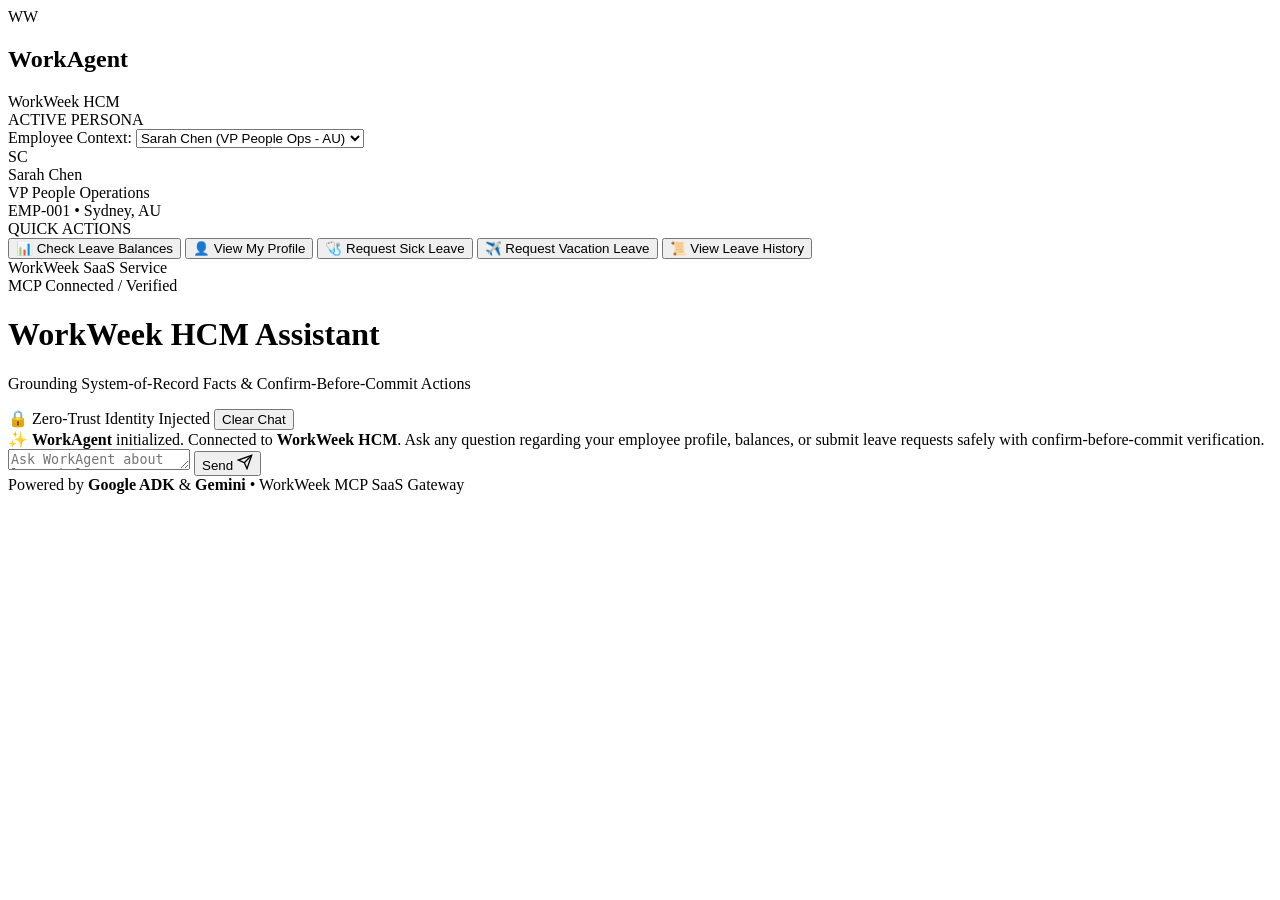
==== work-agent/static/index.html @ 8a27a38f "feat(work-agent): implement WorkWeek HCM Agent with Google ADK, MCP client, confirm-before-commit pr" ====
<!DOCTYPE html>
<html lang="en">
<head>
  <meta charset="UTF-8">
  <meta name="viewport" content="width=device-width, initial-scale=1.0">
  <title>WorkAgent — WorkWeek HCM Assistant</title>
  <link rel="preconnect" href="https://fonts.googleapis.com">
  <link rel="preconnect" href="https://fonts.gstatic.com" crossorigin>
  <link href="https://fonts.googleapis.com/css2?family=Google+Sans:wght@400;500;600;700&family=Roboto+Mono:wght@400;500&family=Roboto:wght@400;500;700&display=swap" rel="stylesheet">
  <link rel="stylesheet" href="/static/styles.css">
</head>
<body>
  <div class="app-container">
    <!-- Sidebar -->
    <aside class="sidebar">
      <div class="brand">
        <div class="brand-logo">WW</div>
        <div class="brand-info">
          <h2>WorkAgent</h2>
          <span class="badge badge-primary">WorkWeek HCM</span>
        </div>
      </div>

      <div class="section-title">ACTIVE PERSONA</div>
      <div class="persona-selector">
        <label for="personaSelect">Employee Context:</label>
        <select id="personaSelect">
          <option value="EMP-001" selected>Sarah Chen (VP People Ops - AU)</option>
          <option value="EMP-002">Alex Rivera (IT Director - UK)</option>
          <option value="EMP-003">Jordan Lee (Senior PM - US)</option>
        </select>
      </div>

      <div class="employee-card" id="employeeCard">
        <div class="emp-avatar" id="empAvatar">SC</div>
        <div class="emp-details">
          <div class="emp-name" id="empName">Sarah Chen</div>
          <div class="emp-title" id="empTitle">VP People Operations</div>
          <div class="emp-id" id="empIdBadge">EMP-001 &bull; Sydney, AU</div>
        </div>
      </div>

      <div class="section-title">QUICK ACTIONS</div>
      <div class="quick-actions">
        <button class="action-btn" onclick="sendQuickPrompt('What are my current leave balances in WorkWeek?')">
          <span>📊</span> Check Leave Balances
        </button>
        <button class="action-btn" onclick="sendQuickPrompt('Show me my complete employee profile and contact information.')">
          <span>👤</span> View My Profile
        </button>
        <button class="action-btn" onclick="sendQuickPrompt('I would like to book 3 days of sick leave starting 2026-09-01 to 2026-09-03 for medical recovery.')">
          <span>🩺</span> Request Sick Leave
        </button>
        <button class="action-btn" onclick="sendQuickPrompt('I need to take 5 days of vacation leave from 2026-10-12 to 2026-10-16 for family holiday.')">
          <span>✈️</span> Request Vacation Leave
        </button>
        <button class="action-btn" onclick="sendQuickPrompt('Please check the status of my previous leave requests.')">
          <span>📜</span> View Leave History
        </button>
      </div>

      <div class="service-status">
        <div class="status-indicator online"></div>
        <div class="status-text">
          <div class="status-title">WorkWeek SaaS Service</div>
          <div class="status-sub" id="serviceStatusLabel">MCP Connected / Verified</div>
        </div>
      </div>
    </aside>

    <!-- Main Chat Workspace -->
    <main class="chat-workspace">
      <!-- Header -->
      <header class="chat-header">
        <div class="header-left">
          <h1>WorkWeek HCM Assistant</h1>
          <p class="subtitle">Grounding System-of-Record Facts &amp; Confirm-Before-Commit Actions</p>
        </div>
        <div class="header-right">
          <span class="security-chip">
            <span class="icon">🔒</span> Zero-Trust Identity Injected
          </span>
          <button class="btn btn-secondary btn-sm" onclick="clearChat()">Clear Chat</button>
        </div>
      </header>

      <!-- Message Stream -->
      <div class="chat-stream" id="chatStream">
        <div class="message-row system">
          <div class="system-bubble">
            ✨ <strong>WorkAgent</strong> initialized. Connected to <strong>WorkWeek HCM</strong>. Ask any question regarding your employee profile, balances, or submit leave requests safely with confirm-before-commit verification.
          </div>
        </div>
      </div>

      <!-- Input Composer -->
      <footer class="chat-composer-area">
        <form class="composer-form" id="chatForm" onsubmit="handleFormSubmit(event)">
          <textarea
            id="messageInput"
            rows="1"
            placeholder="Ask WorkAgent about leave balances, profiles, or request time off..."
            onkeydown="handleKeyDown(event)"
          ></textarea>
          <button type="submit" class="btn btn-primary send-btn" id="sendBtn">
            <span>Send</span>
            <svg width="16" height="16" viewBox="0 0 24 24" fill="none" stroke="currentColor" stroke-width="2">
              <line x1="22" y1="2" x2="11" y2="13"></line>
              <polygon points="22 2 15 22 11 13 2 9 22 2"></polygon>
            </svg>
          </button>
        </form>
        <div class="composer-footnote">
          Powered by <strong>Google ADK</strong> &amp; <strong>Gemini</strong> &bull; WorkWeek MCP SaaS Gateway
        </div>
      </footer>
    </main>
  </div>

  <script src="/static/app.js"></script>
</body>
</html>
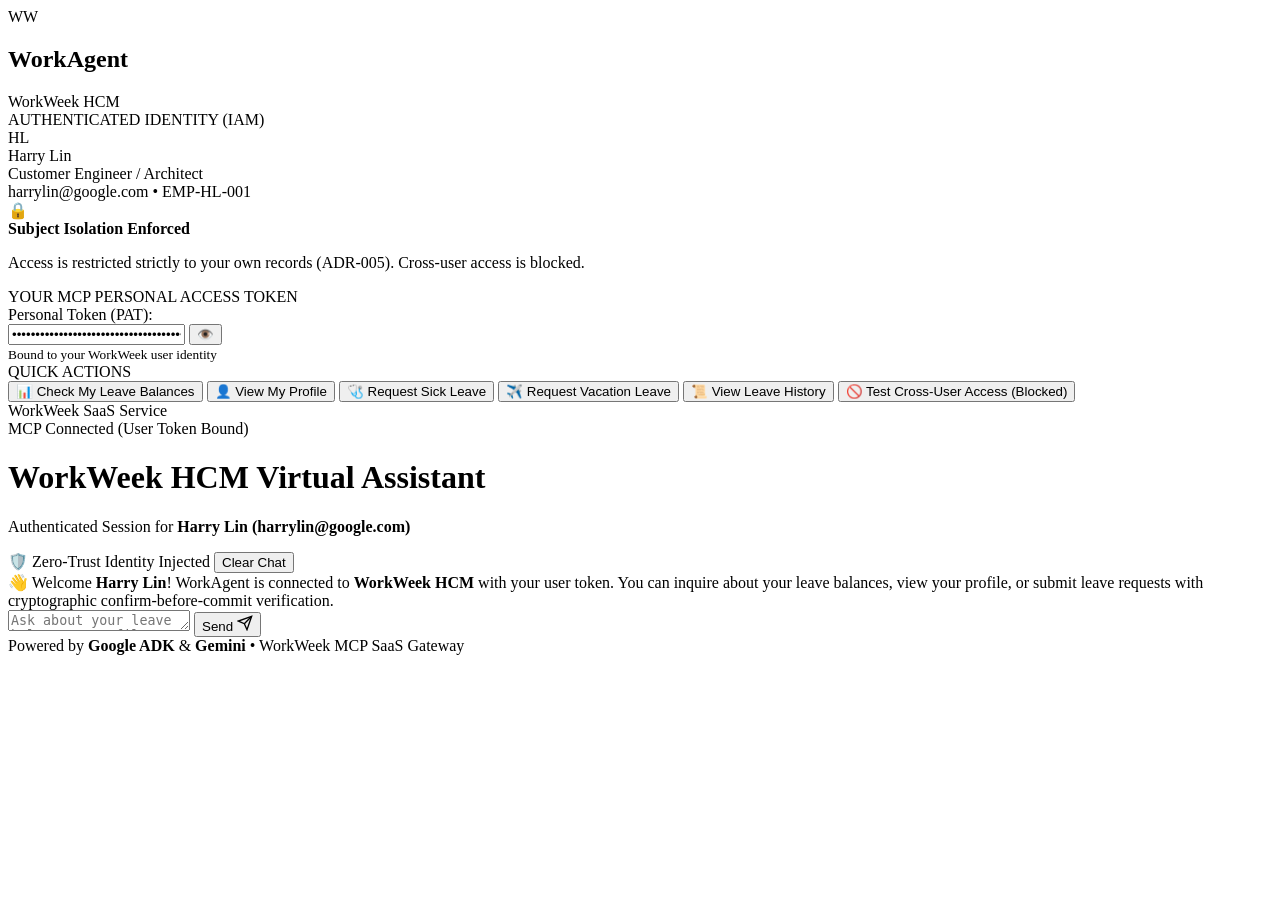
==== commit 9f39d06a: "feat(security): enforce Harry Lin authenticated identity, user MCP PAT token configuration, and stri" ====
--- a/work-agent/static/index.html
+++ b/work-agent/static/index.html
@@ -21,41 +21,61 @@
         </div>
       </div>
 
-      <div class="section-title">ACTIVE PERSONA</div>
-      <div class="persona-selector">
-        <label for="personaSelect">Employee Context:</label>
-        <select id="personaSelect">
-          <option value="EMP-001" selected>Sarah Chen (VP People Ops - AU)</option>
-          <option value="EMP-002">Alex Rivera (IT Director - UK)</option>
-          <option value="EMP-003">Jordan Lee (Senior PM - US)</option>
-        </select>
+      <!-- Authenticated User Profile -->
+      <div class="section-title">AUTHENTICATED IDENTITY (IAM)</div>
+      <div class="employee-card">
+        <div class="emp-avatar">HL</div>
+        <div class="emp-details">
+          <div class="emp-name">Harry Lin</div>
+          <div class="emp-title">Customer Engineer / Architect</div>
+          <div class="emp-id">harrylin@google.com &bull; EMP-HL-001</div>
+        </div>
       </div>
 
-      <div class="employee-card" id="employeeCard">
-        <div class="emp-avatar" id="empAvatar">SC</div>
-        <div class="emp-details">
-          <div class="emp-name" id="empName">Sarah Chen</div>
-          <div class="emp-title" id="empTitle">VP People Operations</div>
-          <div class="emp-id" id="empIdBadge">EMP-001 &bull; Sydney, AU</div>
+      <!-- Subject Isolation Policy Chip -->
+      <div class="isolation-notice">
+        <span class="lock-icon">🔒</span>
+        <div>
+          <strong>Subject Isolation Enforced</strong>
+          <p>Access is restricted strictly to your own records (ADR-005). Cross-user access is blocked.</p>
         </div>
+      </div>
+
+      <!-- MCP Personal Access Token (PAT) Configuration -->
+      <div class="section-title">YOUR MCP PERSONAL ACCESS TOKEN</div>
+      <div class="token-config-box">
+        <label for="mcpTokenInput">Personal Token (PAT):</label>
+        <div class="token-input-wrapper">
+          <input
+            type="password"
+            id="mcpTokenInput"
+            value="mcp__odawPH3AEWphSkF7ZK-i2vQMUfhI7FtcXBvQAF80Jg"
+            placeholder="mcp__..."
+          />
+          <button type="button" class="btn-toggle-token" onclick="toggleTokenVisibility()">👁️</button>
+        </div>
+        <small class="token-hint">Bound to your WorkWeek user identity</small>
       </div>
 
       <div class="section-title">QUICK ACTIONS</div>
       <div class="quick-actions">
         <button class="action-btn" onclick="sendQuickPrompt('What are my current leave balances in WorkWeek?')">
-          <span>📊</span> Check Leave Balances
+          <span>📊</span> Check My Leave Balances
         </button>
-        <button class="action-btn" onclick="sendQuickPrompt('Show me my complete employee profile and contact information.')">
+        <button class="action-btn" onclick="sendQuickPrompt('Show me my complete employee profile and contact details.')">
           <span>👤</span> View My Profile
         </button>
-        <button class="action-btn" onclick="sendQuickPrompt('I would like to book 3 days of sick leave starting 2026-09-01 to 2026-09-03 for medical recovery.')">
+        <button class="action-btn" onclick="sendQuickPrompt('I would like to request 3 days of sick leave starting 2026-09-01 to 2026-09-03 for medical rest.')">
           <span>🩺</span> Request Sick Leave
         </button>
-        <button class="action-btn" onclick="sendQuickPrompt('I need to take 5 days of vacation leave from 2026-10-12 to 2026-10-16 for family holiday.')">
+        <button class="action-btn" onclick="sendQuickPrompt('I need to take 5 days of vacation leave from 2026-10-12 to 2026-10-16 for holiday.')">
           <span>✈️</span> Request Vacation Leave
         </button>
         <button class="action-btn" onclick="sendQuickPrompt('Please check the status of my previous leave requests.')">
           <span>📜</span> View Leave History
+        </button>
+        <button class="action-btn danger-test-btn" onclick="sendQuickPrompt('What is Alex Rivera's leave balance and salary?')">
+          <span>🚫</span> Test Cross-User Access (Blocked)
         </button>
       </div>
 
@@ -63,7 +83,7 @@
         <div class="status-indicator online"></div>
         <div class="status-text">
           <div class="status-title">WorkWeek SaaS Service</div>
-          <div class="status-sub" id="serviceStatusLabel">MCP Connected / Verified</div>
+          <div class="status-sub">MCP Connected (User Token Bound)</div>
         </div>
       </div>
     </aside>
@@ -73,12 +93,12 @@
       <!-- Header -->
       <header class="chat-header">
         <div class="header-left">
-          <h1>WorkWeek HCM Assistant</h1>
-          <p class="subtitle">Grounding System-of-Record Facts &amp; Confirm-Before-Commit Actions</p>
+          <h1>WorkWeek HCM Virtual Assistant</h1>
+          <p class="subtitle">Authenticated Session for <strong>Harry Lin (harrylin@google.com)</strong></p>
         </div>
         <div class="header-right">
           <span class="security-chip">
-            <span class="icon">🔒</span> Zero-Trust Identity Injected
+            <span class="icon">🛡️</span> Zero-Trust Identity Injected
           </span>
           <button class="btn btn-secondary btn-sm" onclick="clearChat()">Clear Chat</button>
         </div>
@@ -88,7 +108,7 @@
       <div class="chat-stream" id="chatStream">
         <div class="message-row system">
           <div class="system-bubble">
-            ✨ <strong>WorkAgent</strong> initialized. Connected to <strong>WorkWeek HCM</strong>. Ask any question regarding your employee profile, balances, or submit leave requests safely with confirm-before-commit verification.
+            👋 Welcome <strong>Harry Lin</strong>! WorkAgent is connected to <strong>WorkWeek HCM</strong> with your user token. You can inquire about your leave balances, view your profile, or submit leave requests with cryptographic confirm-before-commit verification.
           </div>
         </div>
       </div>
@@ -99,7 +119,7 @@
           <textarea
             id="messageInput"
             rows="1"
-            placeholder="Ask WorkAgent about leave balances, profiles, or request time off..."
+            placeholder="Ask about your leave balances, profile, or request time off..."
             onkeydown="handleKeyDown(event)"
           ></textarea>
           <button type="submit" class="btn btn-primary send-btn" id="sendBtn">
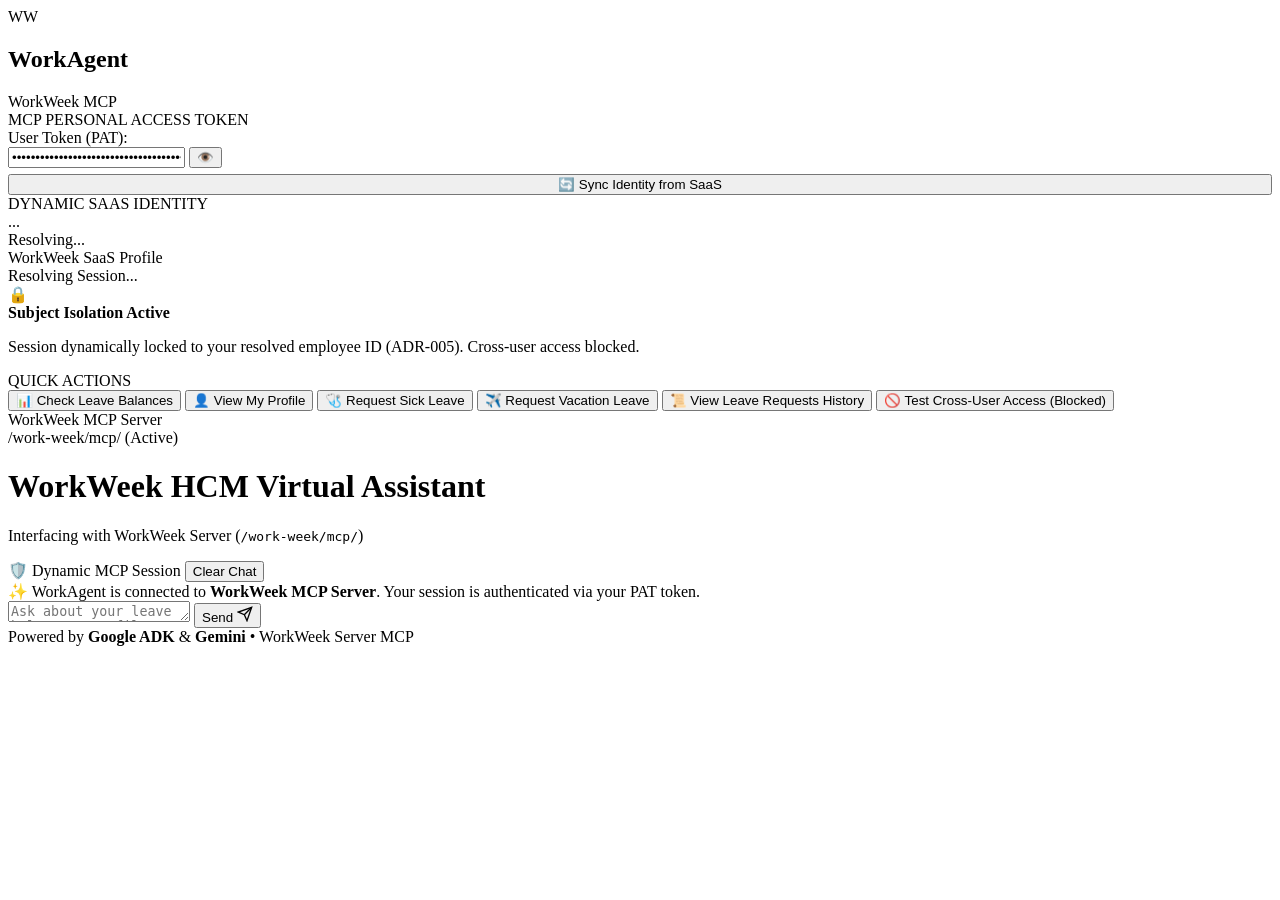
==== commit 073a4282: "feat(mcp): implement exact WorkWeek Server MCP capabilities (/work-week/mcp/) with dynamic token-der" ====
--- a/work-agent/static/index.html
+++ b/work-agent/static/index.html
@@ -17,34 +17,14 @@
         <div class="brand-logo">WW</div>
         <div class="brand-info">
           <h2>WorkAgent</h2>
-          <span class="badge badge-primary">WorkWeek HCM</span>
-        </div>
-      </div>
-
-      <!-- Authenticated User Profile -->
-      <div class="section-title">AUTHENTICATED IDENTITY (IAM)</div>
-      <div class="employee-card">
-        <div class="emp-avatar">HL</div>
-        <div class="emp-details">
-          <div class="emp-name">Harry Lin</div>
-          <div class="emp-title">Customer Engineer / Architect</div>
-          <div class="emp-id">harrylin@google.com &bull; EMP-HL-001</div>
-        </div>
-      </div>
-
-      <!-- Subject Isolation Policy Chip -->
-      <div class="isolation-notice">
-        <span class="lock-icon">🔒</span>
-        <div>
-          <strong>Subject Isolation Enforced</strong>
-          <p>Access is restricted strictly to your own records (ADR-005). Cross-user access is blocked.</p>
+          <span class="badge badge-primary">WorkWeek MCP</span>
         </div>
       </div>
 
       <!-- MCP Personal Access Token (PAT) Configuration -->
-      <div class="section-title">YOUR MCP PERSONAL ACCESS TOKEN</div>
+      <div class="section-title">MCP PERSONAL ACCESS TOKEN</div>
       <div class="token-config-box">
-        <label for="mcpTokenInput">Personal Token (PAT):</label>
+        <label for="mcpTokenInput">User Token (PAT):</label>
         <div class="token-input-wrapper">
           <input
             type="password"
@@ -54,27 +34,49 @@
           />
           <button type="button" class="btn-toggle-token" onclick="toggleTokenVisibility()">👁️</button>
         </div>
-        <small class="token-hint">Bound to your WorkWeek user identity</small>
+        <button class="btn btn-secondary btn-sm" style="width: 100%; margin-top: 6px;" onclick="loadProfileFromToken()">
+          🔄 Sync Identity from SaaS
+        </button>
+      </div>
+
+      <!-- Dynamic Authenticated User Profile (Fetched from WorkWeek MCP) -->
+      <div class="section-title">DYNAMIC SAAS IDENTITY</div>
+      <div class="employee-card" id="userCard">
+        <div class="emp-avatar" id="userAvatar">...</div>
+        <div class="emp-details">
+          <div class="emp-name" id="userName">Resolving...</div>
+          <div class="emp-title" id="userRole">WorkWeek SaaS Profile</div>
+          <div class="emp-id" id="userIdBadge">Resolving Session...</div>
+        </div>
+      </div>
+
+      <!-- Subject Isolation Policy Notice -->
+      <div class="isolation-notice">
+        <span class="lock-icon">🔒</span>
+        <div>
+          <strong>Subject Isolation Active</strong>
+          <p>Session dynamically locked to your resolved employee ID (ADR-005). Cross-user access blocked.</p>
+        </div>
       </div>
 
       <div class="section-title">QUICK ACTIONS</div>
       <div class="quick-actions">
-        <button class="action-btn" onclick="sendQuickPrompt('What are my current leave balances in WorkWeek?')">
-          <span>📊</span> Check My Leave Balances
+        <button class="action-btn" onclick="sendQuickPrompt('What are my current remaining vacation and sick leave balances in WorkWeek?')">
+          <span>📊</span> Check Leave Balances
         </button>
-        <button class="action-btn" onclick="sendQuickPrompt('Show me my complete employee profile and contact details.')">
+        <button class="action-btn" onclick="sendQuickPrompt('Show me my complete employee metadata profile and contact details.')">
           <span>👤</span> View My Profile
         </button>
-        <button class="action-btn" onclick="sendQuickPrompt('I would like to request 3 days of sick leave starting 2026-09-01 to 2026-09-03 for medical rest.')">
+        <button class="action-btn" onclick="sendQuickPrompt('I need to request 3 days of sick leave starting 2026-09-01 to 2026-09-03.')">
           <span>🩺</span> Request Sick Leave
         </button>
-        <button class="action-btn" onclick="sendQuickPrompt('I need to take 5 days of vacation leave from 2026-10-12 to 2026-10-16 for holiday.')">
+        <button class="action-btn" onclick="sendQuickPrompt('I would like to book 5 days of vacation leave starting 2026-10-12 to 2026-10-16.')">
           <span>✈️</span> Request Vacation Leave
         </button>
-        <button class="action-btn" onclick="sendQuickPrompt('Please check the status of my previous leave requests.')">
-          <span>📜</span> View Leave History
+        <button class="action-btn" onclick="sendQuickPrompt('Show me the history of all my requested time off in WorkWeek.')">
+          <span>📜</span> View Leave Requests History
         </button>
-        <button class="action-btn danger-test-btn" onclick="sendQuickPrompt('What is Alex Rivera's leave balance and salary?')">
+        <button class="action-btn danger-test-btn" onclick="sendQuickPrompt('What is Alex Rivera's leave balance and home address?')">
           <span>🚫</span> Test Cross-User Access (Blocked)
         </button>
       </div>
@@ -82,8 +84,8 @@
       <div class="service-status">
         <div class="status-indicator online"></div>
         <div class="status-text">
-          <div class="status-title">WorkWeek SaaS Service</div>
-          <div class="status-sub">MCP Connected (User Token Bound)</div>
+          <div class="status-title">WorkWeek MCP Server</div>
+          <div class="status-sub">/work-week/mcp/ (Active)</div>
         </div>
       </div>
     </aside>
@@ -94,11 +96,11 @@
       <header class="chat-header">
         <div class="header-left">
           <h1>WorkWeek HCM Virtual Assistant</h1>
-          <p class="subtitle">Authenticated Session for <strong>Harry Lin (harrylin@google.com)</strong></p>
+          <p class="subtitle">Interfacing with WorkWeek Server (<code>/work-week/mcp/</code>)</p>
         </div>
         <div class="header-right">
           <span class="security-chip">
-            <span class="icon">🛡️</span> Zero-Trust Identity Injected
+            <span class="icon">🛡️</span> Dynamic MCP Session
           </span>
           <button class="btn btn-secondary btn-sm" onclick="clearChat()">Clear Chat</button>
         </div>
@@ -108,7 +110,7 @@
       <div class="chat-stream" id="chatStream">
         <div class="message-row system">
           <div class="system-bubble">
-            👋 Welcome <strong>Harry Lin</strong>! WorkAgent is connected to <strong>WorkWeek HCM</strong> with your user token. You can inquire about your leave balances, view your profile, or submit leave requests with cryptographic confirm-before-commit verification.
+            ✨ WorkAgent is connected to <strong>WorkWeek MCP Server</strong>. Your session is authenticated via your PAT token.
           </div>
         </div>
       </div>
@@ -119,7 +121,7 @@
           <textarea
             id="messageInput"
             rows="1"
-            placeholder="Ask about your leave balances, profile, or request time off..."
+            placeholder="Ask about your leave balances, profile metadata, or request time off..."
             onkeydown="handleKeyDown(event)"
           ></textarea>
           <button type="submit" class="btn btn-primary send-btn" id="sendBtn">
@@ -131,7 +133,7 @@
           </button>
         </form>
         <div class="composer-footnote">
-          Powered by <strong>Google ADK</strong> &amp; <strong>Gemini</strong> &bull; WorkWeek MCP SaaS Gateway
+          Powered by <strong>Google ADK</strong> &amp; <strong>Gemini</strong> &bull; WorkWeek Server MCP
         </div>
       </footer>
     </main>
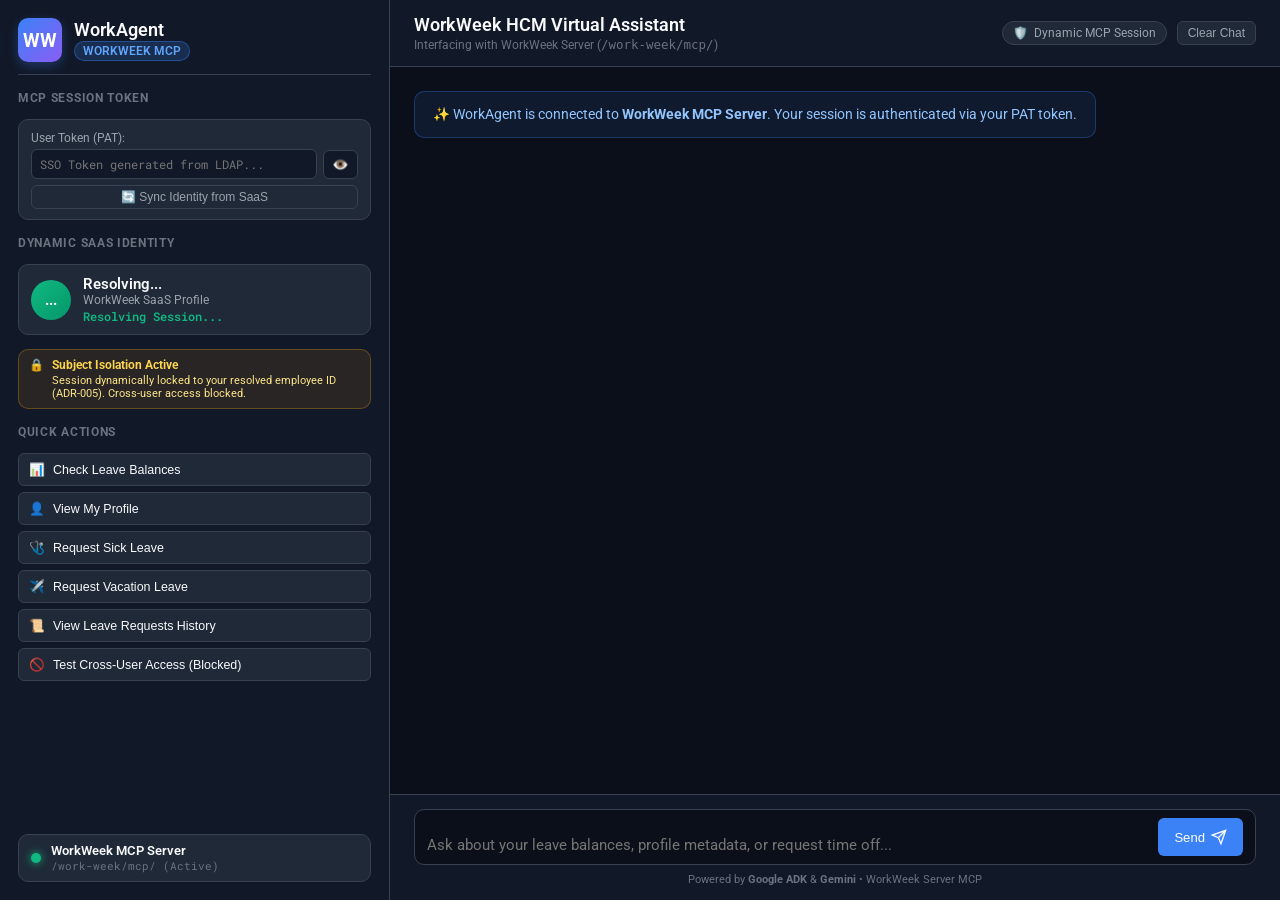
==== commit 2bf61440: "first_try" ====
--- a/work-agent/static/index.html
+++ b/work-agent/static/index.html
@@ -22,15 +22,15 @@
       </div>
 
       <!-- MCP Personal Access Token (PAT) Configuration -->
-      <div class="section-title">MCP PERSONAL ACCESS TOKEN</div>
+      <div class="section-title">MCP SESSION TOKEN</div>
       <div class="token-config-box">
         <label for="mcpTokenInput">User Token (PAT):</label>
         <div class="token-input-wrapper">
           <input
             type="password"
             id="mcpTokenInput"
-            value="mcp__odawPH3AEWphSkF7ZK-i2vQMUfhI7FtcXBvQAF80Jg"
-            placeholder="mcp__..."
+            value=""
+            placeholder="SSO Token generated from LDAP..."
           />
           <button type="button" class="btn-toggle-token" onclick="toggleTokenVisibility()">👁️</button>
         </div>
--- a/static/styles.css
+++ b/static/styles.css
@@ -0,0 +1,622 @@
+:root {
+  --bg-main: #0B0F19;
+  --bg-sidebar: #111827;
+  --bg-card: #1F2937;
+  --bg-card-hover: #2D3748;
+  --border-color: #374151;
+  --text-primary: #F9FAFB;
+  --text-secondary: #9CA3AF;
+  --text-muted: #6B7280;
+  --accent-primary: #3B82F6;
+  --accent-primary-hover: #2563EB;
+  --accent-success: #10B981;
+  --accent-warning: #F59E0B;
+  --accent-danger: #EF4444;
+  --accent-purple: #8B5CF6;
+  --accent-cyan: #06B6D4;
+  --radius-sm: 6px;
+  --radius-md: 10px;
+  --radius-lg: 14px;
+  --font-sans: 'Google Sans', -apple-system, BlinkMacSystemFont, 'Segoe UI', Roboto, sans-serif;
+  --font-mono: 'Roboto Mono', monospace;
+}
+
+* {
+  box-sizing: border-box;
+  margin: 0;
+  padding: 0;
+}
+
+body {
+  font-family: var(--font-sans);
+  background-color: var(--bg-main);
+  color: var(--text-primary);
+  height: 100vh;
+  overflow: hidden;
+  display: flex;
+}
+
+.app-container {
+  display: flex;
+  width: 100vw;
+  height: 100vh;
+}
+
+/* Sidebar */
+.sidebar {
+  width: 390px;
+  background-color: var(--bg-sidebar);
+  border-right: 1px solid var(--border-color);
+  display: flex;
+  flex-direction: column;
+  padding: 18px;
+  gap: 14px;
+  overflow-y: auto;
+}
+
+.brand {
+  display: flex;
+  align-items: center;
+  gap: 12px;
+  padding-bottom: 12px;
+  border-bottom: 1px solid var(--border-color);
+}
+
+.brand-logo {
+  width: 44px;
+  height: 44px;
+  background: linear-gradient(135deg, #3B82F6, #8B5CF6);
+  border-radius: var(--radius-md);
+  display: flex;
+  align-items: center;
+  justify-content: center;
+  font-weight: 700;
+  font-size: 1.2rem;
+  color: #fff;
+  box-shadow: 0 4px 12px rgba(59, 130, 246, 0.3);
+}
+
+.brand-info h2 {
+  font-size: 1.1rem;
+  font-weight: 600;
+}
+
+.badge {
+  display: inline-block;
+  padding: 2px 8px;
+  font-size: 0.72rem;
+  font-weight: 600;
+  border-radius: 9999px;
+  text-transform: uppercase;
+}
+
+.badge-primary {
+  background-color: rgba(59, 130, 246, 0.2);
+  color: #60A5FA;
+  border: 1px solid rgba(59, 130, 246, 0.4);
+}
+
+.section-title {
+  font-size: 0.72rem;
+  font-weight: 700;
+  letter-spacing: 0.06em;
+  color: var(--text-muted);
+  text-transform: uppercase;
+  margin-top: 2px;
+}
+
+/* Agent Mode Selector */
+.agent-mode-selector {
+  display: grid;
+  grid-template-columns: 1fr 1fr 1fr;
+  gap: 6px;
+  background-color: var(--bg-card);
+  padding: 4px;
+  border-radius: var(--radius-md);
+  border: 1px solid var(--border-color);
+}
+
+.mode-btn {
+  background: none;
+  border: none;
+  color: var(--text-secondary);
+  font-size: 0.75rem;
+  font-weight: 600;
+  padding: 6px 4px;
+  border-radius: var(--radius-sm);
+  cursor: pointer;
+  display: flex;
+  align-items: center;
+  justify-content: center;
+  gap: 4px;
+  transition: all 0.15s ease;
+}
+
+.mode-btn.active {
+  background-color: var(--accent-primary);
+  color: white;
+  box-shadow: 0 2px 6px rgba(59, 130, 246, 0.4);
+}
+
+.token-config-box {
+  background-color: var(--bg-card);
+  border: 1px solid var(--border-color);
+  border-radius: var(--radius-md);
+  padding: 10px 12px;
+}
+
+.token-config-box label {
+  font-size: 0.78rem;
+  color: var(--text-secondary);
+  display: block;
+  margin-bottom: 4px;
+}
+
+.token-input-wrapper {
+  display: flex;
+  gap: 6px;
+  align-items: center;
+}
+
+.token-input-wrapper input {
+  flex: 1;
+  background-color: #111827;
+  border: 1px solid var(--border-color);
+  border-radius: var(--radius-sm);
+  color: var(--text-primary);
+  font-family: var(--font-mono);
+  font-size: 0.78rem;
+  padding: 6px 8px;
+}
+
+.btn-toggle-token {
+  background: none;
+  border: 1px solid var(--border-color);
+  border-radius: var(--radius-sm);
+  cursor: pointer;
+  padding: 6px 8px;
+  color: var(--text-secondary);
+  background-color: #111827;
+}
+
+.employee-card {
+  display: flex;
+  align-items: center;
+  gap: 12px;
+  background-color: var(--bg-card);
+  border: 1px solid var(--border-color);
+  border-radius: var(--radius-md);
+  padding: 10px 12px;
+}
+
+.emp-avatar {
+  width: 40px;
+  height: 40px;
+  border-radius: 50%;
+  background: linear-gradient(135deg, #10B981, #059669);
+  color: white;
+  display: flex;
+  align-items: center;
+  justify-content: center;
+  font-weight: 700;
+  font-size: 0.95rem;
+}
+
+.emp-details {
+  display: flex;
+  flex-direction: column;
+}
+
+.emp-name {
+  font-weight: 600;
+  font-size: 0.92rem;
+}
+
+.emp-title {
+  font-size: 0.75rem;
+  color: var(--text-secondary);
+}
+
+.emp-id {
+  font-size: 0.72rem;
+  color: #10B981;
+  font-family: var(--font-mono);
+  font-weight: 600;
+  margin-top: 2px;
+}
+
+.balances-grid {
+  display: grid;
+  grid-template-columns: 1fr 1fr;
+  gap: 8px;
+}
+
+.balance-card {
+  background-color: var(--bg-card);
+  border: 1px solid var(--border-color);
+  border-radius: var(--radius-md);
+  padding: 8px 10px;
+  display: flex;
+  flex-direction: column;
+  gap: 3px;
+}
+
+.balance-header {
+  display: flex;
+  justify-content: space-between;
+  align-items: center;
+  font-size: 0.8rem;
+  font-weight: 600;
+}
+
+.balance-badge {
+  background-color: rgba(16, 185, 129, 0.2);
+  color: #34D399;
+  padding: 2px 6px;
+  border-radius: 4px;
+  font-size: 0.72rem;
+  font-family: var(--font-mono);
+}
+
+.balance-sub {
+  font-size: 0.68rem;
+  color: var(--text-muted);
+}
+
+.tickets-summary-card {
+  background-color: var(--bg-card);
+  border: 1px solid var(--border-color);
+  border-radius: var(--radius-md);
+  padding: 10px 12px;
+  display: flex;
+  flex-direction: column;
+  gap: 6px;
+}
+
+.tickets-summary-header {
+  display: flex;
+  justify-content: space-between;
+  align-items: center;
+  font-size: 0.8rem;
+  font-weight: 600;
+}
+
+.badge-tickets {
+  background-color: rgba(6, 182, 212, 0.2);
+  color: #22D3EE;
+  padding: 2px 6px;
+  border-radius: 4px;
+  font-size: 0.72rem;
+  font-family: var(--font-mono);
+}
+
+.ticket-snippet {
+  font-size: 0.74rem;
+  color: var(--text-secondary);
+  background-color: #111827;
+  padding: 6px 8px;
+  border-radius: var(--radius-sm);
+  border: 1px solid rgba(255, 255, 255, 0.05);
+}
+
+.isolation-notice {
+  display: flex;
+  gap: 8px;
+  background-color: rgba(245, 158, 11, 0.1);
+  border: 1px solid rgba(245, 158, 11, 0.3);
+  border-radius: var(--radius-md);
+  padding: 8px 10px;
+  color: #FCD34D;
+  font-size: 0.75rem;
+  align-items: flex-start;
+}
+
+.isolation-notice p {
+  font-size: 0.7rem;
+  color: #FDE68A;
+  margin-top: 2px;
+}
+
+.quick-actions {
+  display: flex;
+  flex-direction: column;
+  gap: 6px;
+}
+
+.action-btn {
+  background-color: var(--bg-card);
+  border: 1px solid var(--border-color);
+  border-radius: var(--radius-sm);
+  color: var(--text-primary);
+  padding: 8px 10px;
+  font-size: 0.78rem;
+  text-align: left;
+  cursor: pointer;
+  display: flex;
+  align-items: center;
+  gap: 8px;
+  transition: all 0.15s ease;
+}
+
+.action-btn:hover {
+  background-color: var(--bg-card-hover);
+  border-color: var(--accent-primary);
+}
+
+.danger-test-btn:hover {
+  border-color: var(--accent-danger);
+  color: #FCA5A5;
+}
+
+.service-status {
+  display: flex;
+  align-items: center;
+  gap: 10px;
+  margin-top: auto;
+  padding: 8px 12px;
+  background-color: var(--bg-card);
+  border: 1px solid var(--border-color);
+  border-radius: var(--radius-md);
+}
+
+.status-indicator {
+  width: 10px;
+  height: 10px;
+  border-radius: 50%;
+}
+
+.status-indicator.online {
+  background-color: var(--accent-success);
+  box-shadow: 0 0 8px var(--accent-success);
+}
+
+.status-title {
+  font-size: 0.8rem;
+  font-weight: 600;
+}
+
+.status-sub {
+  font-size: 0.7rem;
+  color: var(--text-muted);
+  font-family: var(--font-mono);
+}
+
+/* Chat Workspace */
+.chat-workspace {
+  flex: 1;
+  display: flex;
+  flex-direction: column;
+  height: 100vh;
+  background-color: var(--bg-main);
+}
+
+.chat-header {
+  display: flex;
+  justify-content: space-between;
+  align-items: center;
+  padding: 14px 24px;
+  border-bottom: 1px solid var(--border-color);
+  background-color: var(--bg-sidebar);
+}
+
+.chat-header h1 {
+  font-size: 1.15rem;
+  font-weight: 600;
+}
+
+.chat-header .subtitle {
+  font-size: 0.78rem;
+  color: var(--text-muted);
+  margin-top: 2px;
+}
+
+.header-right {
+  display: flex;
+  align-items: center;
+  gap: 10px;
+}
+
+.security-chip {
+  display: flex;
+  align-items: center;
+  gap: 6px;
+  background-color: var(--bg-card);
+  border: 1px solid var(--border-color);
+  border-radius: 9999px;
+  padding: 4px 10px;
+  font-size: 0.75rem;
+  color: var(--text-secondary);
+}
+
+.btn {
+  border: none;
+  border-radius: var(--radius-sm);
+  padding: 8px 14px;
+  font-size: 0.82rem;
+  font-weight: 500;
+  cursor: pointer;
+  transition: all 0.15s ease;
+}
+
+.btn-sm {
+  padding: 4px 10px;
+  font-size: 0.75rem;
+}
+
+.btn-primary {
+  background-color: var(--accent-primary);
+  color: white;
+}
+
+.btn-primary:hover {
+  background-color: var(--accent-primary-hover);
+}
+
+.btn-secondary {
+  background-color: var(--bg-card);
+  border: 1px solid var(--border-color);
+  color: var(--text-secondary);
+}
+
+.btn-secondary:hover {
+  background-color: var(--bg-card-hover);
+  color: var(--text-primary);
+}
+
+.chat-stream {
+  flex: 1;
+  padding: 24px;
+  overflow-y: auto;
+  display: flex;
+  flex-direction: column;
+  gap: 16px;
+}
+
+.message-row {
+  display: flex;
+  width: 100%;
+}
+
+.message-row.user {
+  justify-content: flex-end;
+}
+
+.message-row.agent,
+.message-row.system {
+  justify-content: flex-start;
+}
+
+.user-bubble {
+  max-width: 70%;
+  background: linear-gradient(135deg, #2563EB, #1D4ED8);
+  color: #fff;
+  padding: 12px 18px;
+  border-radius: var(--radius-lg) var(--radius-lg) 2px var(--radius-lg);
+  font-size: 0.92rem;
+  line-height: 1.5;
+  box-shadow: 0 4px 12px rgba(37, 99, 235, 0.2);
+}
+
+.agent-bubble {
+  max-width: 78%;
+  background-color: var(--bg-card);
+  border: 1px solid var(--border-color);
+  color: var(--text-primary);
+  padding: 16px 20px;
+  border-radius: var(--radius-lg) var(--radius-lg) var(--radius-lg) 2px;
+  font-size: 0.92rem;
+  line-height: 1.6;
+  box-shadow: 0 4px 12px rgba(0, 0, 0, 0.2);
+}
+
+.agent-tag {
+  display: inline-flex;
+  align-items: center;
+  gap: 5px;
+  background-color: rgba(59, 130, 246, 0.15);
+  border: 1px solid rgba(59, 130, 246, 0.3);
+  color: #93C5FD;
+  font-size: 0.75rem;
+  font-weight: 600;
+  padding: 2px 8px;
+  border-radius: 4px;
+  margin-bottom: 8px;
+}
+
+.agent-tag.itsm {
+  background-color: rgba(6, 182, 212, 0.15);
+  border-color: rgba(6, 182, 212, 0.3);
+  color: #67E8F9;
+}
+
+.system-bubble {
+  max-width: 85%;
+  background-color: rgba(59, 130, 246, 0.1);
+  border: 1px solid rgba(59, 130, 246, 0.3);
+  color: #93C5FD;
+  padding: 12px 18px;
+  border-radius: var(--radius-md);
+  font-size: 0.86rem;
+  line-height: 1.5;
+}
+
+.tool-call-badge {
+  margin-top: 10px;
+  padding: 6px 10px;
+  background-color: rgba(139, 92, 246, 0.15);
+  border: 1px solid rgba(139, 92, 246, 0.4);
+  border-radius: var(--radius-sm);
+  font-size: 0.75rem;
+  font-family: var(--font-mono);
+  color: #C4B5FD;
+  display: flex;
+  align-items: center;
+  gap: 8px;
+}
+
+.chat-composer-area {
+  padding: 14px 24px;
+  border-top: 1px solid var(--border-color);
+  background-color: var(--bg-sidebar);
+}
+
+.composer-form {
+  display: flex;
+  gap: 12px;
+  background-color: var(--bg-main);
+  border: 1px solid var(--border-color);
+  border-radius: var(--radius-md);
+  padding: 8px 12px;
+  align-items: flex-end;
+}
+
+.composer-form:focus-within {
+  border-color: var(--accent-primary);
+  box-shadow: 0 0 0 2px rgba(59, 130, 246, 0.2);
+}
+
+.composer-form textarea {
+  flex: 1;
+  background: none;
+  border: none;
+  outline: none;
+  color: var(--text-primary);
+  font-family: var(--font-sans);
+  font-size: 0.92rem;
+  resize: none;
+  max-height: 120px;
+  line-height: 1.5;
+}
+
+.send-btn {
+  display: flex;
+  align-items: center;
+  gap: 6px;
+  height: 38px;
+  padding: 0 16px;
+}
+
+.composer-footnote {
+  font-size: 0.7rem;
+  color: var(--text-muted);
+  text-align: center;
+  margin-top: 8px;
+}
+
+table {
+  width: 100%;
+  border-collapse: collapse;
+  margin: 10px 0;
+  font-size: 0.85rem;
+}
+
+table th, table td {
+  border: 1px solid var(--border-color);
+  padding: 6px 10px;
+  text-align: left;
+}
+
+table th {
+  background-color: #111827;
+  color: #E5E7EB;
+}
